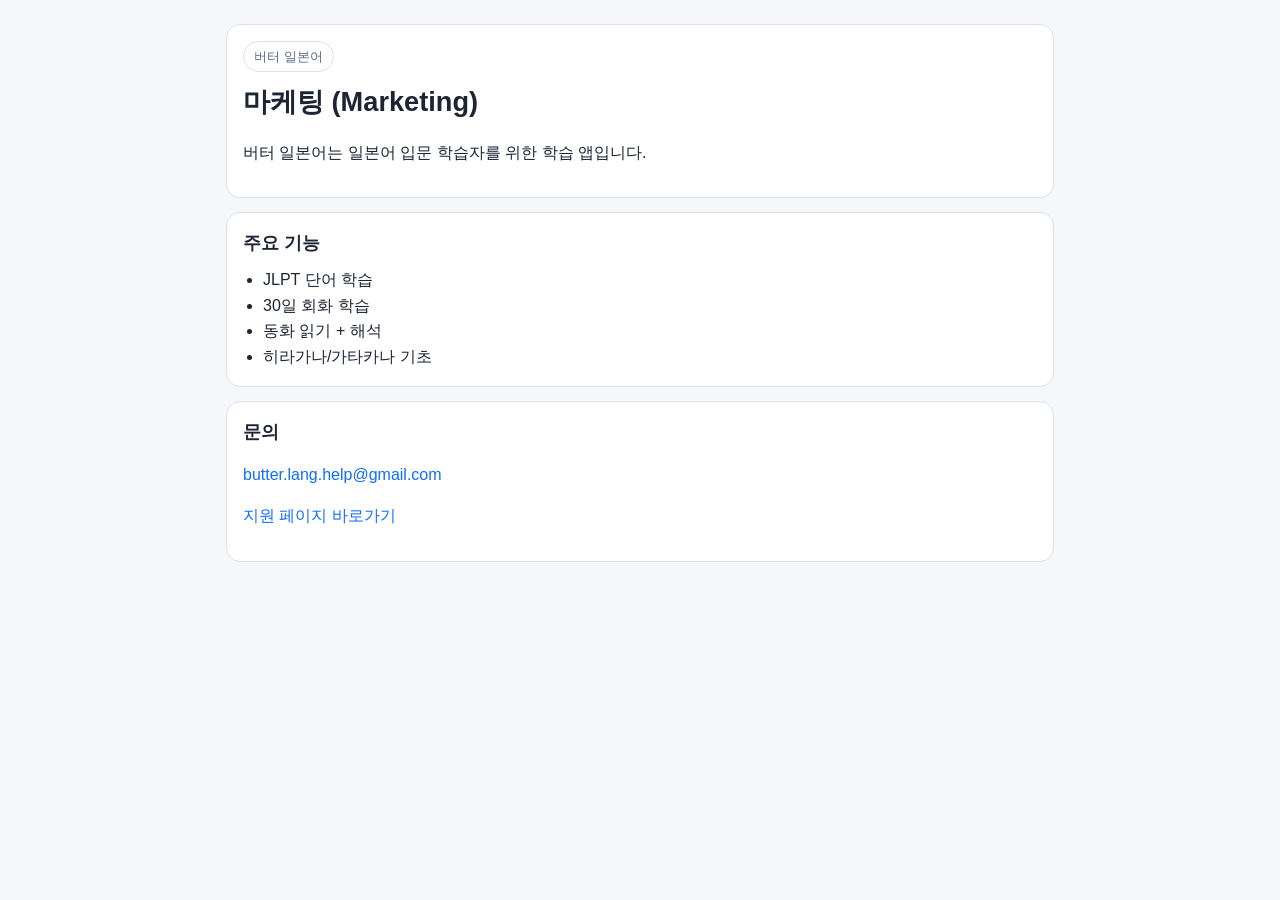
==== japanese/ko/marketing/index.html @ 9764780d "Initial ButterLanguage Pages site" ====
<!doctype html>
<html lang="ko">
<head>
  <meta charset="utf-8" />
  <meta name="viewport" content="width=device-width, initial-scale=1" />
  <title>버터 일본어 마케팅</title>
  <link rel="stylesheet" href="../../../assets/styles.css" />
</head>
<body>
  <main class="wrapper">
    <section class="card">
      <span class="badge">버터 일본어</span>
      <h1>마케팅 (Marketing)</h1>
      <p>버터 일본어는 일본어 입문 학습자를 위한 학습 앱입니다.</p>
    </section>

    <section class="card">
      <h2>주요 기능</h2>
      <ul>
        <li>JLPT 단어 학습</li>
        <li>30일 회화 학습</li>
        <li>동화 읽기 + 해석</li>
        <li>히라가나/가타카나 기초</li>
      </ul>
    </section>

    <section class="card">
      <h2>문의</h2>
      <p><a href="mailto:butter.lang.help@gmail.com">butter.lang.help@gmail.com</a></p>
      <p><a href="../support/">지원 페이지 바로가기</a></p>
    </section>
  </main>
</body>
</html>
---- assets/styles.css ----
:root {
  --bg: #f6f7fb;
  --card: #ffffff;
  --text: #1d2433;
  --muted: #5f6b85;
  --primary: #0f6dff;
  --line: #dbe1ee;
}

* { box-sizing: border-box; }

body {
  margin: 0;
  font-family: -apple-system, BlinkMacSystemFont, "Segoe UI", Roboto, "Noto Sans KR", "Apple SD Gothic Neo", sans-serif;
  background: var(--bg);
  color: var(--text);
  line-height: 1.6;
}

.wrapper {
  max-width: 860px;
  margin: 0 auto;
  padding: 24px 16px 48px;
}

.card {
  background: var(--card);
  border: 1px solid var(--line);
  border-radius: 14px;
  padding: 16px;
  margin-bottom: 14px;
}

h1, h2 { margin: 0 0 10px; }
h1 { font-size: 1.7rem; }
h2 { font-size: 1.1rem; }

p, li { color: var(--text); }

ul, ol { margin: 8px 0 0 20px; padding: 0; }

a {
  color: var(--primary);
  text-decoration: none;
}

a:hover { text-decoration: underline; }

.muted { color: var(--muted); }

.grid {
  display: grid;
  grid-template-columns: 1fr;
  gap: 12px;
}

@media (min-width: 760px) {
  .grid {
    grid-template-columns: 1fr 1fr;
  }
}

.badge {
  display: inline-block;
  border: 1px solid var(--line);
  border-radius: 999px;
  padding: 4px 10px;
  font-size: 0.82rem;
  color: var(--muted);
  margin-bottom: 8px;
}
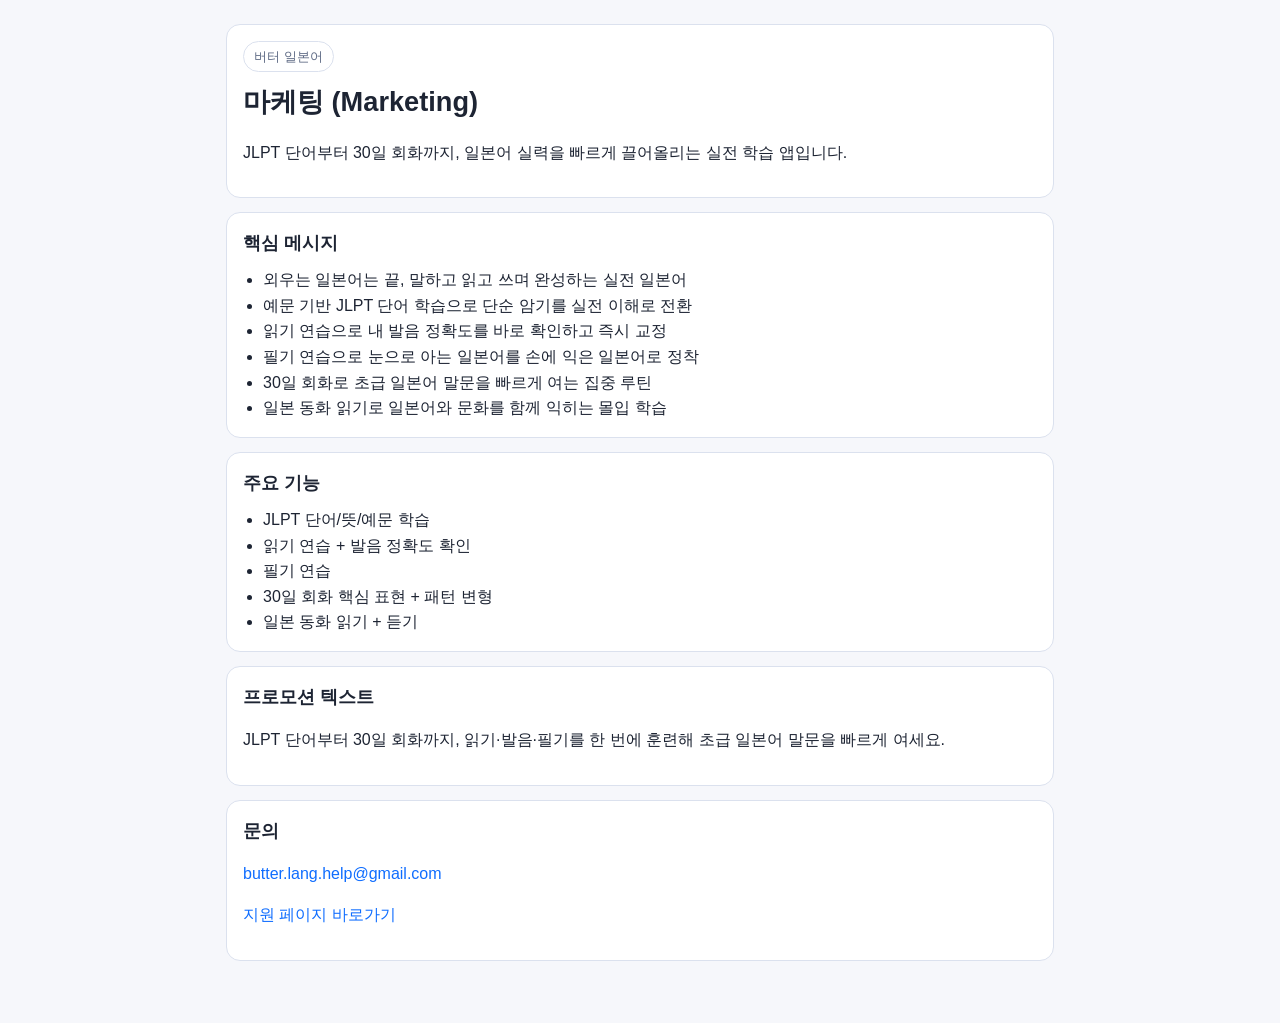
==== commit 8cde004e: "Update Japanese marketing copy and promo text" ====
--- a/japanese/ko/marketing/index.html
+++ b/japanese/ko/marketing/index.html
@@ -11,17 +11,35 @@
     <section class="card">
       <span class="badge">버터 일본어</span>
       <h1>마케팅 (Marketing)</h1>
-      <p>버터 일본어는 일본어 입문 학습자를 위한 학습 앱입니다.</p>
+      <p>JLPT 단어부터 30일 회화까지, 일본어 실력을 빠르게 끌어올리는 실전 학습 앱입니다.</p>
+    </section>
+
+    <section class="card">
+      <h2>핵심 메시지</h2>
+      <ul>
+        <li>외우는 일본어는 끝, 말하고 읽고 쓰며 완성하는 실전 일본어</li>
+        <li>예문 기반 JLPT 단어 학습으로 단순 암기를 실전 이해로 전환</li>
+        <li>읽기 연습으로 내 발음 정확도를 바로 확인하고 즉시 교정</li>
+        <li>필기 연습으로 눈으로 아는 일본어를 손에 익은 일본어로 정착</li>
+        <li>30일 회화로 초급 일본어 말문을 빠르게 여는 집중 루틴</li>
+        <li>일본 동화 읽기로 일본어와 문화를 함께 익히는 몰입 학습</li>
+      </ul>
     </section>
 
     <section class="card">
       <h2>주요 기능</h2>
       <ul>
-        <li>JLPT 단어 학습</li>
-        <li>30일 회화 학습</li>
-        <li>동화 읽기 + 해석</li>
-        <li>히라가나/가타카나 기초</li>
+        <li>JLPT 단어/뜻/예문 학습</li>
+        <li>읽기 연습 + 발음 정확도 확인</li>
+        <li>필기 연습</li>
+        <li>30일 회화 핵심 표현 + 패턴 변형</li>
+        <li>일본 동화 읽기 + 듣기</li>
       </ul>
+    </section>
+
+    <section class="card">
+      <h2>프로모션 텍스트</h2>
+      <p>JLPT 단어부터 30일 회화까지, 읽기·발음·필기를 한 번에 훈련해 초급 일본어 말문을 빠르게 여세요.</p>
     </section>
 
     <section class="card">
